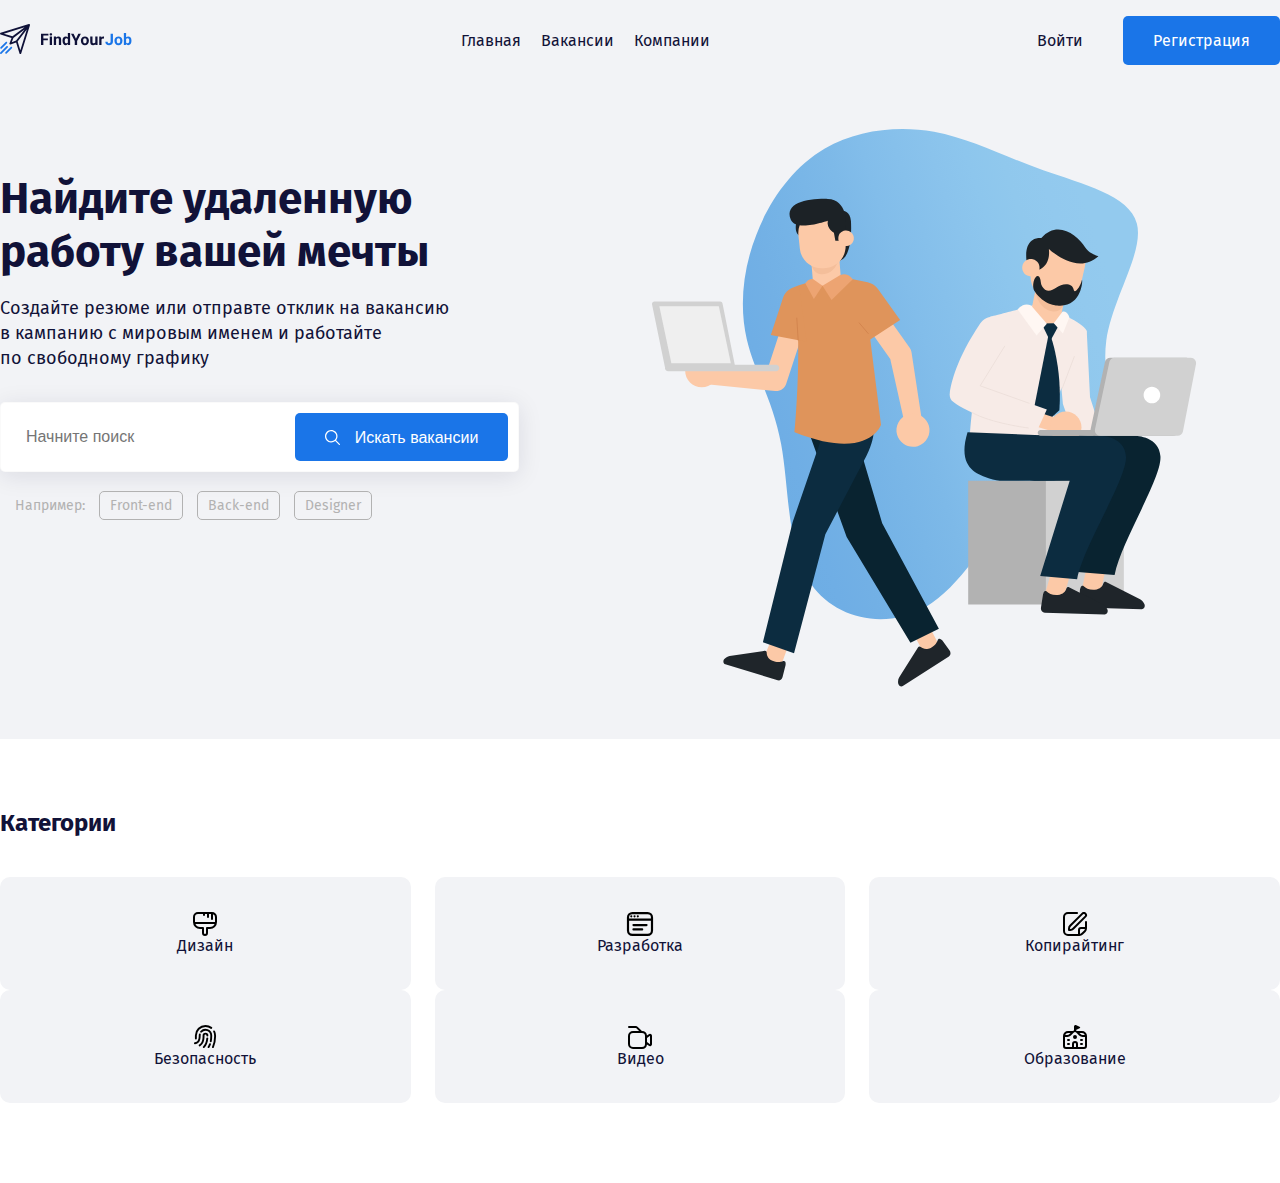
==== index.html @ b2c8d5c1 "Add files via upload" ====
<!DOCTYPE html>
<html lang="en">
<head>
    <meta charset="UTF-8">
    <meta http-equiv="X-UA-Compatible" content="IE=edge">
    <meta name="viewport" content="width=device-width, initial-scale=1.0">
    <title>FingYourJob - сайт про удаленную работу</title>
    <link rel="stylesheet" href="css/bootstrap-grid.min.css">
    <link rel="stylesheet" href="css/main.css">
    <link rel="preconnect" href="https://fonts.gstatic.com">
    <link href="https://fonts.googleapis.com/css2?family=Fira+Sans:wght@400;700;900&display=swap" rel="stylesheet">
</head>
<body>
    <header class="header pb-5">
        <div class="conteiner">
            <div class="row align-items-center py-3">
                <div class="col-md-2">
                    <a href="/" class="logo-link">
                        <img src="img/logo.svg" alt="logo">
                    </a>
                </div>
                <!-- /.col -->
                <div class="col d-flex justify-content-center">
                    <nav class="nav">
                        <ul class="menu d-flex">
                            <li class="menu-item"><a href="#" class="memu-link">Главная</a></li>
                            <li class="menu-item"><a href="#" class="memu-link">Вакансии</a></li>
                            <li class="menu-item"><a href="#" class="memu-link">Компании</a></li>
                        </ul>
                    </nav>
                </div>
                <!-- /.col -->
                <div class="col-3 d-flex align-items-center justify-content-end">
                    <a href="#" class="button button-link">Войти</a>
                    <a href="#" class="button button-primary">Регистрация</a>
                </div>
                <!-- /.col -->
            </div>
            <!-- ./row -->
            <div class="row pt-5">
                <div class="col-5">
                    <h1 class="hero-title">Найдите удаленную работу вашей мечты</h1>
                    <p class="hero-text">Создайте резюме или отправте отклик на вакансию в&nbsp;кампанию с мировым именем и работайте<br/> по свободному графику</p>
                    <div class="input-group d-flex">
                        <input type="text" class="input" placeholder = "Начните поиск">
                        <button class="button button-primary">
                            <img class="button-icon" src="img/search-icon.svg" alt="icon: search">
                            <span class="button-text">Искать вакансии</span>
                        </button>
                    </div>
                    <!-- /.input-group -->
                    <div class="tags-group">
                        <span class="lags-label">Например:</span>
                        <a href="#" class="tag">Front-end</a>
                        <a href="#" class="tag">Back-end</a>
                        <a href="#" class="tag">Designer</a>
                    </div>
                </div>
                <!-- /.col-5 -->
                <div class="col-6 offset-1">
                    <img src="img/hero-image.svg" alt="image: peaple" class="hero-image">
                </div>
                <!-- /.col-6 offset-1 -->
            </div>
            <!-- /.row -->
        </div>
        <!-- .conteiner -->
    </header>
    <section class="section">
        <div class="conteiner">
            <h2 class="section-title">Категории</h2>
            <div class="row">
                <div class="col">
                    <a href="#" class="card d-flex flex-column align-items-center">
                        <svg height="24" class="card-icon">
                            <use  xlink:href="img/icons.svg#brush"></use>
                        </svg>
                        <span class="card-text">Дизайн</span>
                        <!-- /.card-text --></a>
                    <!-- /.card --></div>
                <!-- /.col -->
                <div class="col">
                    <a href="#" class="card d-flex flex-column align-items-center">
                        <svg height="24" class="card-icon">
                            <use  xlink:href="img/icons.svg#browser"></use>
                        </svg>
                        <span class="card-text">Разработка</span>
                        <!-- /.card-text --></a>
                    <!-- /.card --></div>
                <!-- /.col -->
                <div class="col">
                    <a href="#" class="card d-flex flex-column align-items-center">
                        <svg height="24" class="card-icon">
                            <use  xlink:href="img/icons.svg#edit"></use>
                        </svg>
                        <span class="card-text">Копирайтинг</span>
                        <!-- /.card-text --></a>
                    <!-- /.card --></div>
                <!-- /.col -->
                <div class="col">
                    <a href="#" class="card d-flex flex-column align-items-center">
                        <svg height="24" class="card-icon">
                            <use  xlink:href="img/icons.svg#fingerprint"></use>
                        </svg>
                        <span class="card-text">Безопасность</span>
                        <!-- /.card-text --></a>
                    <!-- /.card --></div>
                <!-- /.col -->
                <div class="col">
                    <a href="#" class="card d-flex flex-column align-items-center">
                        <svg height="24" class="card-icon">
                            <use  xlink:href="img/icons.svg#camera"></use>
                        </svg>
                        <span class="card-text">Видео</span>
                        <!-- /.card-text --></a>
                    <!-- /.card --></div>
                <!-- /.col -->
                <div class="col">
                    <a href="#" class="card d-flex flex-column align-items-center">
                        <svg height="24" class="card-icon">
                            <use  xlink:href="img/icons.svg#school"></use>
                        </svg>
                        <span class="card-text">Образование</span>
                        <!-- /.card-text --></a>
                    <!-- /.card --></div>
                <!-- /.col -->
            </div>
            <!-- /.row -->
        </div>
    </section>
</body>
</html>
---- css/main.css ----
*,
*::before
*::after{
    box-sizing: border-box;
}
body{
    margin: 0;
    font-family: 'Fira Sans', sans-serif;
    font-size: 16px;
    color: #111238;
}
.header{
    background: #f2f3f6;
}
.menu{
    list-style: none;
    padding: 0;
    margin: 0;
}
.menu-item:not(:last-child) {
    margin-right: 20px;
}
.memu-link{
    color: #111238;
    text-decoration: none;
}
.button{
    text-decoration: none;
    display: inline-block;
    border: none;
    font-size: 16px;
}
.button-link{
    color: #111238;
    padding: 10px;
    margin-right: 30px;
}
.button-primary{
    background: #1a75e8;
    border-radius: 5px;
    padding-top: 15px;
    padding-left: 30px;
    padding-bottom: 15px;
    padding-right: 30px;
    color: #fff;
}
.button-icon{
    vertical-align: middle;
    margin-right: 10px;
}
.button-text{
    vertical-align: middle;
}
.hero-title{
    font-size: 44px;
    line-height: 53px;
    margin-bottom: 15px;
    margin-top: 43px;
}
.hero-text{
    font-size: 18px;
    line-height: 140%;
    margin-bottom: 30px;
}
.input-group{
    background-color: #fff;
    border: 1px solid rgba(209,209,209,0.1);
    box-shadow: 0px 4px 25px rgba(15,17,56,0.1);
    border-radius: 5px;
    padding: 10px;
    margin-bottom: 25px;
}
.input{
    background-color: #fff;
    border: none;
    flex-grow: 1;
    font-size: 16px;
    line-height: 19px;
    padding-left: 15px;
}
.input:focus{
    outline: none;
}
.tags-group {
    padding-left: 15px;
    color: #b2b2b2;
    font-size: 14px;
    line-height: 17px;
}
.tag{
    color: #b2b2b2;
    text-decoration: none;
    padding: 5px 10px;
    margin-left: 10px;
    border: 1px solid #b2b2b2;
    border-radius: 5px;
}
.section{
    padding-top: 70px;
    padding-bottom: 80px;
}
.section-title {
    margin-top: 0;
    margin-bottom: 40px;
}
.card{
    text-decoration: none;
    color: #111238;
    background: #f2f3f6;
    border-radius: 10px;
    padding: 35px;
    transition: background 0.2s, color 0.2s;
}
.card:hover{
    background: #1a75e8;
    color: #fff;
}
.card:hover .card-icon {
    fill: #fff;
}
card-icon{
    fill: #111238;
    margin-bottom: 15px;
    transition: fill 0.2s;
}
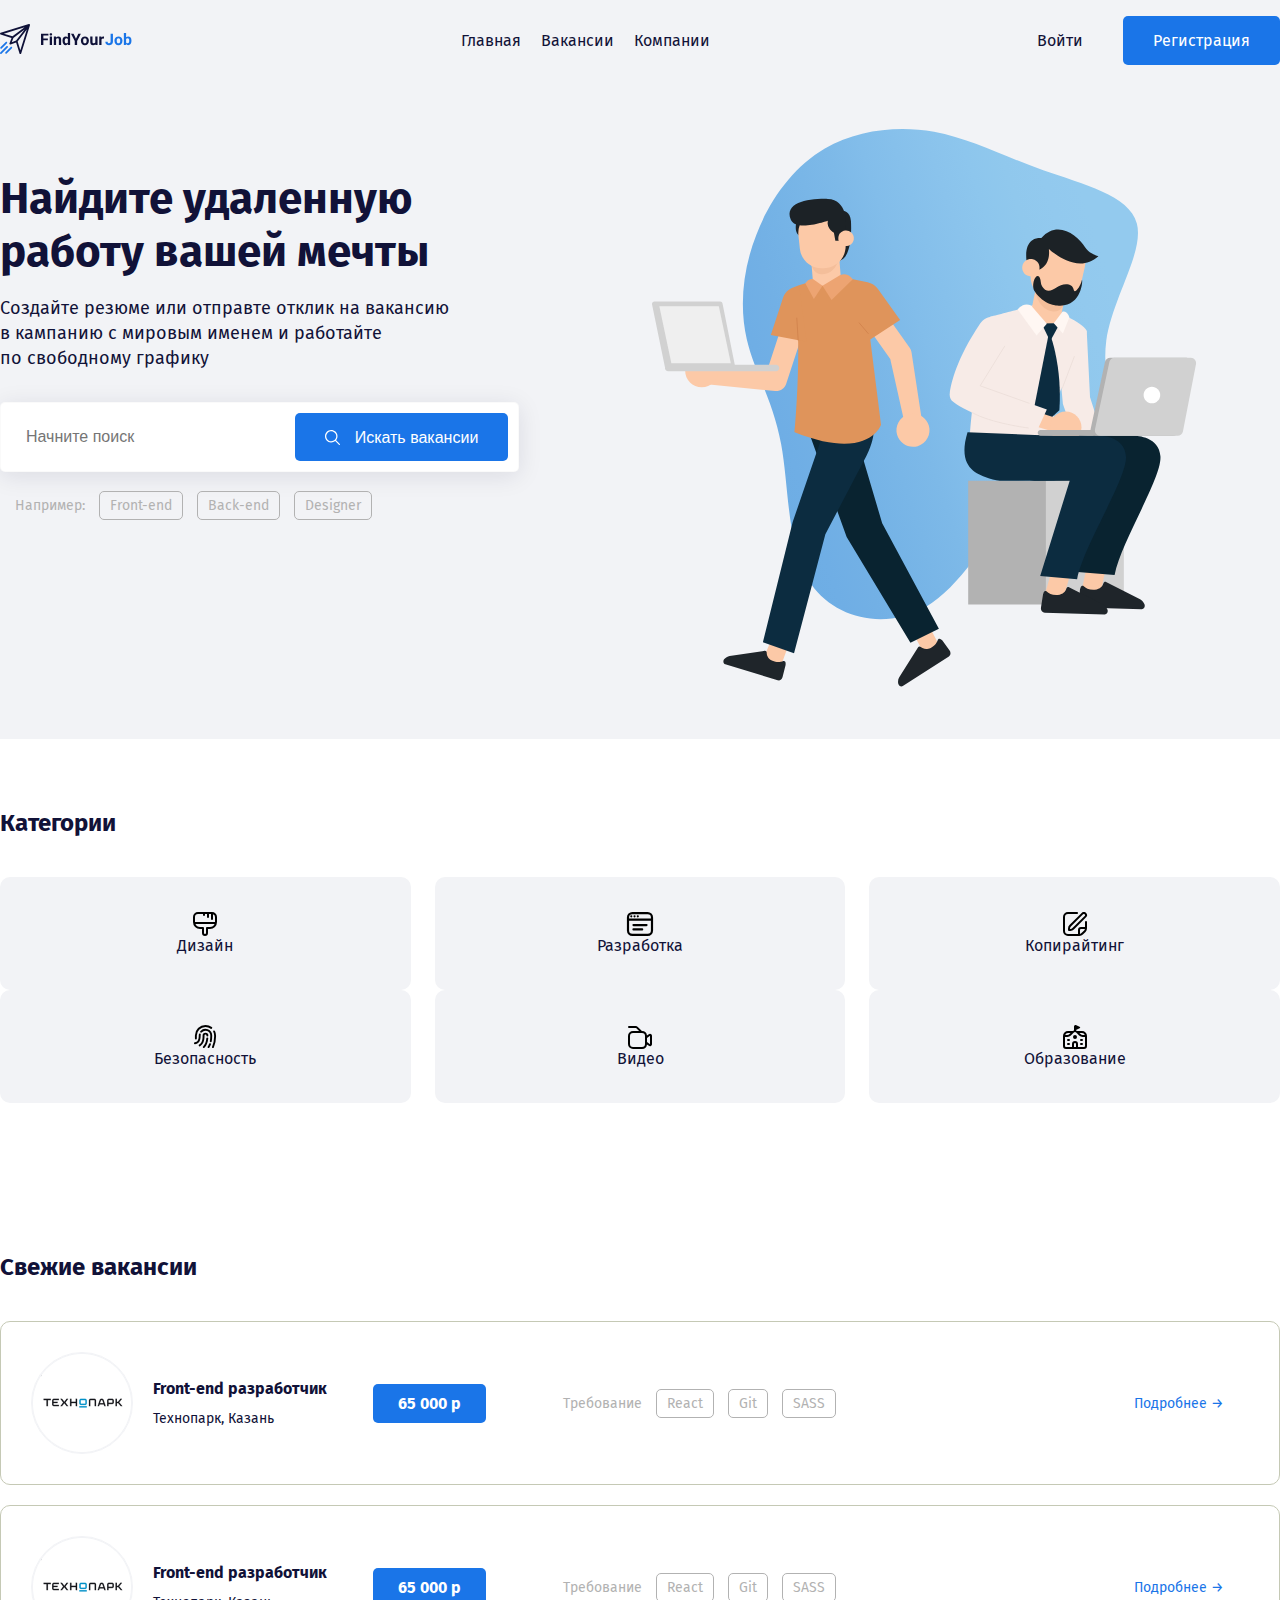
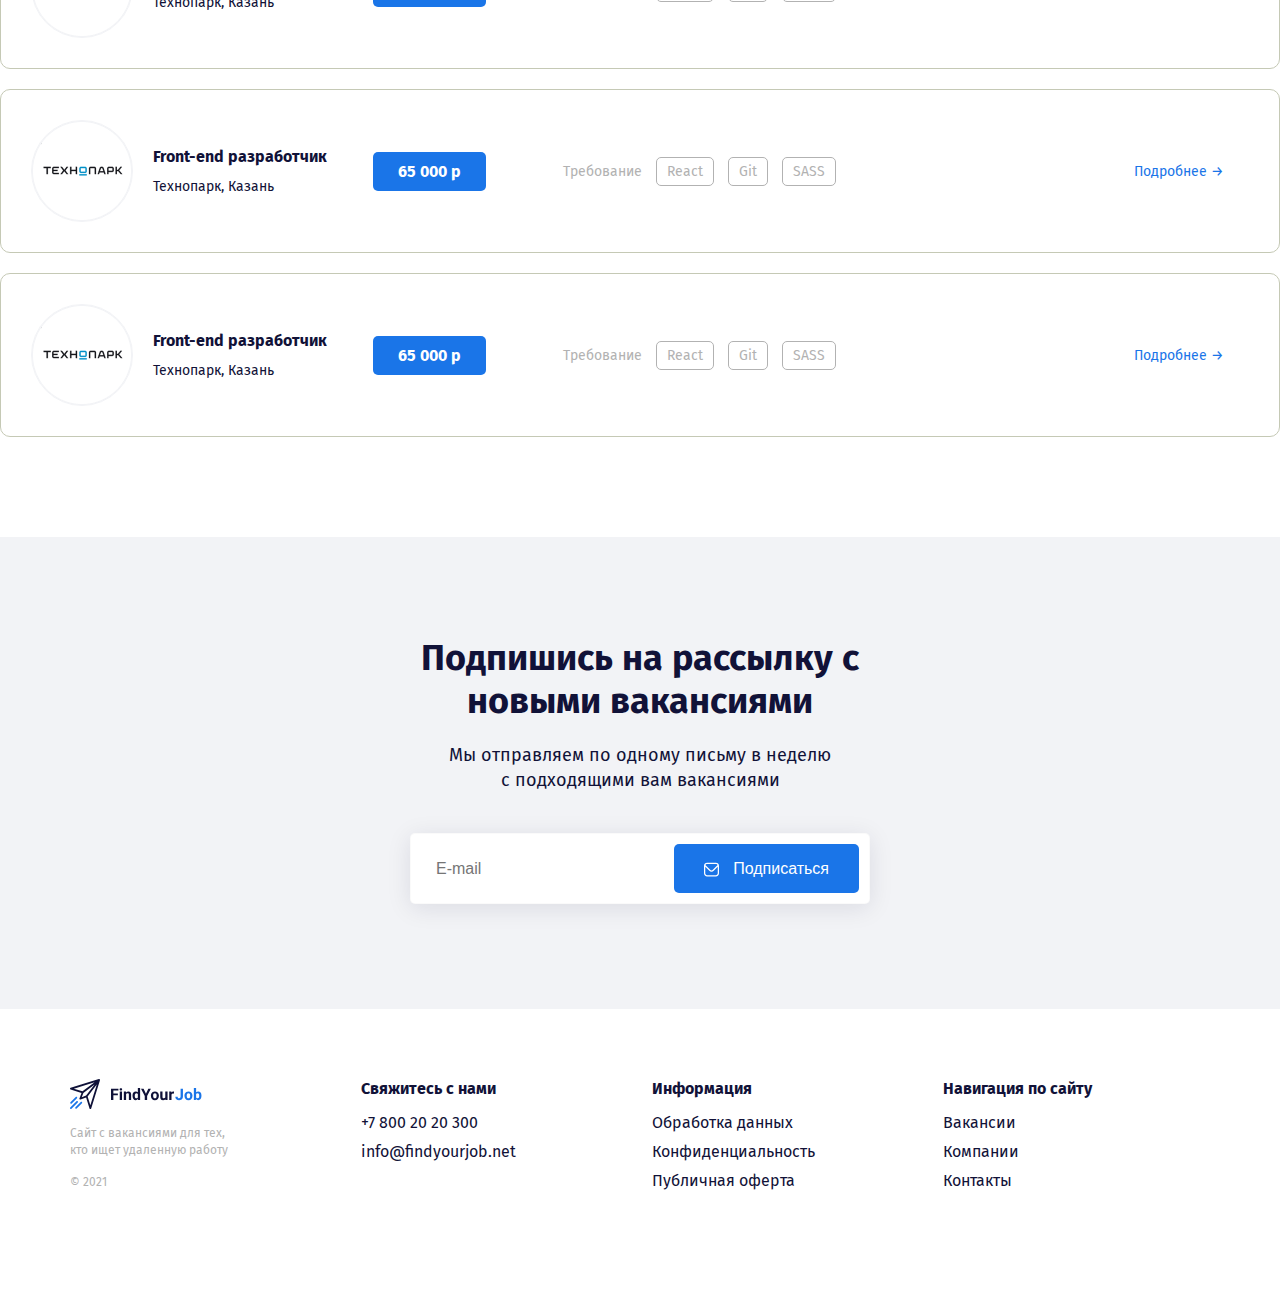
==== commit 56e4e91e: "Add files via upload" ====
--- a/index.html
+++ b/index.html
@@ -41,13 +41,15 @@
                 <div class="col-5">
                     <h1 class="hero-title">Найдите удаленную работу вашей мечты</h1>
                     <p class="hero-text">Создайте резюме или отправте отклик на вакансию в&nbsp;кампанию с мировым именем и работайте<br/> по свободному графику</p>
-                    <div class="input-group d-flex">
-                        <input type="text" class="input" placeholder = "Начните поиск">
-                        <button class="button button-primary">
-                            <img class="button-icon" src="img/search-icon.svg" alt="icon: search">
-                            <span class="button-text">Искать вакансии</span>
-                        </button>
-                    </div>
+                    <form action="#" class="hero-form">
+                        <div class="input-group d-flex">
+                            <input type="text" class="input" placeholder = "Начните поиск">
+                            <button class="button button-primary">
+                                <img class="button-icon" src="img/search-icon.svg" alt="icon: search">
+                                <span class="button-text">Искать вакансии</span>
+                            </button>
+                        </div>
+                    </form>
                     <!-- /.input-group -->
                     <div class="tags-group">
                         <span class="lags-label">Например:</span>
@@ -128,5 +130,156 @@
             <!-- /.row -->
         </div>
     </section>
+    <section class="section offers">
+        <div class="conteiner">
+            <h2 class="section-title">Свежие вакансии</h2>
+            <div class="offer d-flex align-items-center">
+                <div class="offer-image"></div>
+                <div class="offer-title">
+                    <h3 class="offer-heading">Front-end разработчик</h3>
+                    <span class="offer-place">Технопарк, Казань</span>
+                </div>
+                <!-- /.offer-title -->
+                <span class="offer-salary">65 000 p</span>
+                <div class="tags-group">
+                    <span class="tags-label">Требование</span>
+                    <a href="#" class="tag">React</a>
+                    <a href="#" class="tag">Git</a>
+                    <a href="#" class="tag">SASS</a>
+                </div>
+                <!-- /.tags-group -->
+                <a href="#" class="more">Подробнее →</a>
+            </div>
+            <!-- /.offers -->
+            <div class="offer d-flex align-items-center">
+                <div class="offer-image"></div>
+                <div class="offer-title">
+                    <h3 class="offer-heading">Front-end разработчик</h3>
+                    <span class="offer-place">Технопарк, Казань</span>
+                </div>
+                <!-- /.offer-title -->
+                <span class="offer-salary">65 000 p</span>
+                <div class="tags-group">
+                    <span class="tags-label">Требование</span>
+                    <a href="#" class="tag">React</a>
+                    <a href="#" class="tag">Git</a>
+                    <a href="#" class="tag">SASS</a>
+                </div>
+                <!-- /.tags-group -->
+                <a href="#" class="more">Подробнее →</a>
+            </div>
+            <!-- /.offers -->
+            <div class="offer d-flex align-items-center">
+                <div class="offer-image"></div>
+                <div class="offer-title">
+                    <h3 class="offer-heading">Front-end разработчик</h3>
+                    <span class="offer-place">Технопарк, Казань</span>
+                </div>
+                <!-- /.offer-title -->
+                <span class="offer-salary">65 000 p</span>
+                <div class="tags-group">
+                    <span class="tags-label">Требование</span>
+                    <a href="#" class="tag">React</a>
+                    <a href="#" class="tag">Git</a>
+                    <a href="#" class="tag">SASS</a>
+                </div>
+                <!-- /.tags-group -->
+                <a href="#" class="more">Подробнее →</a>
+            </div>
+            <!-- /.offers -->
+            <div class="offer d-flex align-items-center">
+                <div class="offer-image"></div>
+                <div class="offer-title">
+                    <h3 class="offer-heading">Front-end разработчик</h3>
+                    <span class="offer-place">Технопарк, Казань</span>
+                </div>
+                <!-- /.offer-title -->
+                <span class="offer-salary">65 000 p</span>
+                <div class="tags-group">
+                    <span class="tags-label">Требование</span>
+                    <a href="#" class="tag">React</a>
+                    <a href="#" class="tag">Git</a>
+                    <a href="#" class="tag">SASS</a>
+                </div>
+                <!-- /.tags-group -->
+                <a href="#" class="more">Подробнее →</a>
+            </div>
+            <!-- /.offers -->
+        </div>
+        <!-- /.conteiner -->
+    </section>
+    <section class="section subscribe">
+        <div class="conteiner">
+            <form class="subscribe-form">
+                <h2 class="subscribe-title">Подпишись на рассылку с новыми вакансиями</h2>
+                <p class="subscribe-subtitle">Мы отправляем по одному письму в&nbsp;неделю с&nbsp;подходящими вам вакансиями</p>
+                <div class="input-group d-flex">
+                    <input type="text" class="input" placeholder = "E-mail">
+                    <button class="button button-primary">
+                        <img class="button-icon" src="img/Vector.svg" alt="icon: vector">
+                        <span class="button-text">Подписаться</span>
+                    </button>
+                </div>
+            </form>
+            <!-- /.subscribe-form -->
+        </div>
+        <!-- ./conteiner -->
+    </section>
+    <footer class="footer">
+        <div class="container">
+            <div class="row">
+                <div class="col-3">
+                    <img src="img/logo.svg" alt="logo" class="footer-logo">
+                    <p class="footer-description">Сайт с вакансиями для тех,<br /> кто ищет удаленную работу</p>
+                    <span class="footer-copyright">© 2021</span>
+                </div>
+                <!-- /.col-3 -->
+                <div class="col-3">
+                    <h3 class="footer-title">Свяжитесь с нами </h3>
+                    <ul class="footer-list">
+                        <li class="footer-list-item">
+                            <a href="tel:+7 800 20 20 300" class="footer-list-link">+7 800 20 20 300</a>
+                        </li>
+                        <li class="footer-list-item">
+                            <a href="mailto:info@findyourjob.net" class="footer-list-link">info@findyourjob.net</a>
+                        </li>
+                    </ul>
+                </div>
+                <!-- /.col-3 -->
+                <div class="col-3">
+                    <h3 class="footer-title">Информация</h3>
+                    <ul class="footer-list">
+                        <li class="footer-list-item">
+                            <a href="#" class="footer-list-link">Обработка данных</a>
+                        </li>
+                        <li class="footer-list-item">
+                            <a href="#" class="footer-list-link">Конфиденциальность</a>
+                        </li>
+                        <li class="footer-list-item">
+                            <a href="#" class="footer-list-link">Публичная оферта</a>
+                        </li>
+                    </ul>
+                </div>
+                <!-- /.col-3 -->
+                <div class="col-3">
+                    <h3 class="footer-title">Навигация по сайту</h3>
+                    <ul class="footer-list">
+                        <li class="footer-list-item">
+                            <a href="#" class="footer-list-link">Вакансии</a>
+                        </li>
+                        <li class="footer-list-item">
+                            <a href="#" class="footer-list-link">Компании</a>
+                        </li>
+                        <li class="footer-list-item">
+                            <a href="#" class="footer-list-link">Контакты</a>
+                        </li>
+                    </ul>
+                </div>
+                <!-- /.col-3 -->
+            </div>
+            <!-- /.row -->
+        </div>
+        <!-- /.container -->
+    </footer>
 </body>
 </html>--- a/css/main.css
+++ b/css/main.css
@@ -123,3 +123,96 @@
     margin-bottom: 15px;
     transition: fill 0.2s;
 }
+.offer {
+    border: 1px solid #c5c9b5;
+    border-radius: 10px;
+    padding: 30px;
+    margin-bottom: 20px;
+}
+.offer-image {
+    width: 100px;
+    height: 100px;
+    border-radius: 50%;
+    border: 1px solid #f2f3f6;
+    background: #fff url(../img/logo-company.png) no-repeat center;
+}
+.offer-title{
+    margin-left: 20px;
+}
+.offer-heading {
+    font-size: 16px;
+    line-height: 19px;
+    margin-bottom: 10px;
+    margin-top: 0;
+}
+.offer-place {
+    font-size: 14px;
+    line-height: 17px;
+}
+.offer-salary {
+    margin-left: 46px;
+    margin-right: 62px;
+    font-weight: bold;
+    font-size: 16px;
+    line-height: 19px;
+    color: #fff;
+    background: #1a75e8;
+    border-radius: 5px;
+    padding: 10px 25px;
+}
+.more {
+    font-size: 14px;
+    line-height: 17px;
+    color: #1a75e8;
+    text-decoration: none;
+    margin-left: auto;
+    margin-right: 25px;
+}
+.subscribe {
+    background: #f2f3f6;
+}
+.subscribe-form {
+    max-width: 460px;
+    margin: auto;
+    text-align: center;
+}
+.subscribe-title {
+    font-size: 36px;
+    line-height: 43px;
+    margin-bottom: 20px;
+}
+.subscribe-subtitle {
+    font-size: 18px;
+    line-height: 140%;
+    margin-bottom: 40px;
+}
+.footer {
+    padding-top: 70px;
+    padding-bottom: 100px;
+}
+.footer-description,
+.footer-copyright {
+    font-size: 12px;
+    line-height: 140%;
+    color: #b2b2b2;
+}
+.footer-title {
+    margin-top: 0;
+    font-weight: bold;
+    font-size: 16px;
+    line-height: 19px;
+    margin-bottom: 15px;
+}
+.footer-list {
+    padding: 0;
+    margin: 0;
+    list-style: none;
+}
+.footer-list-link {
+    display: block;
+    margin-bottom: 10px;
+    font-size: 16px;
+    line-height: 19px;
+    text-decoration: none;
+    color: #111238;
+}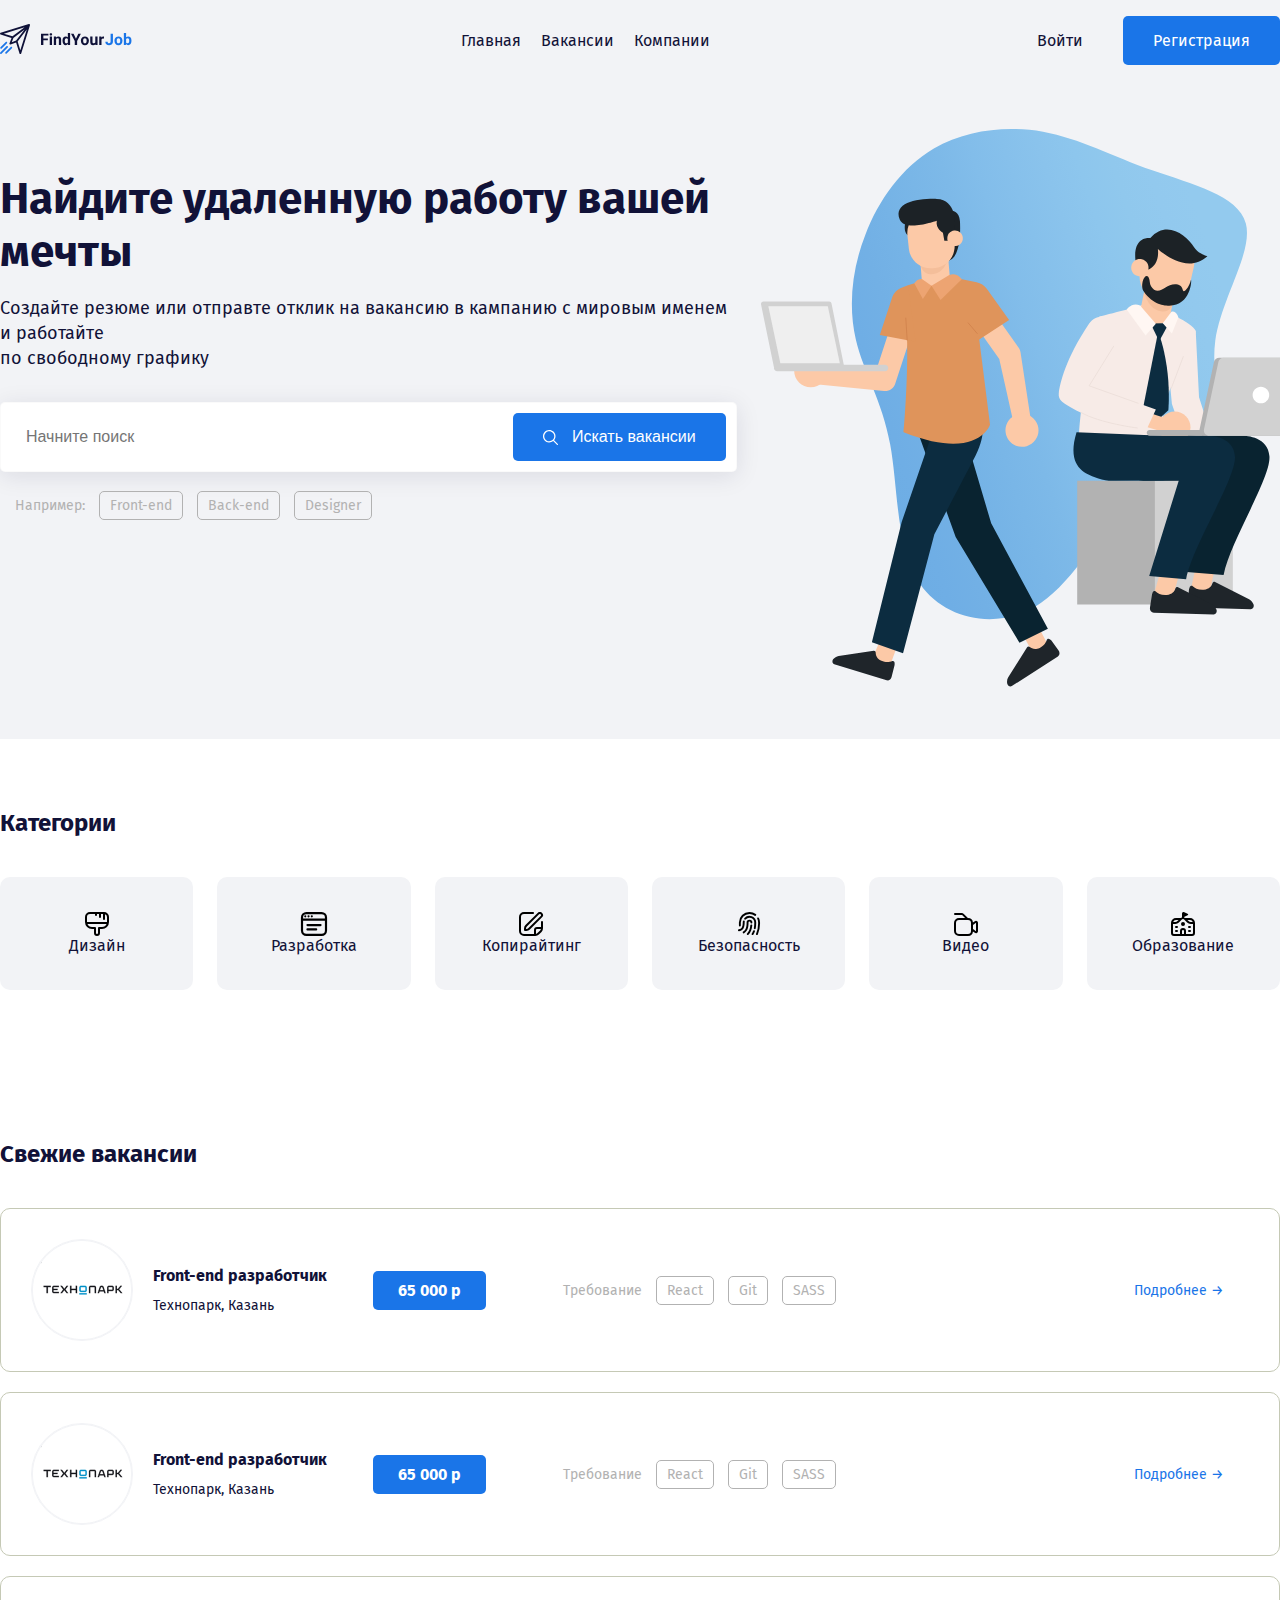
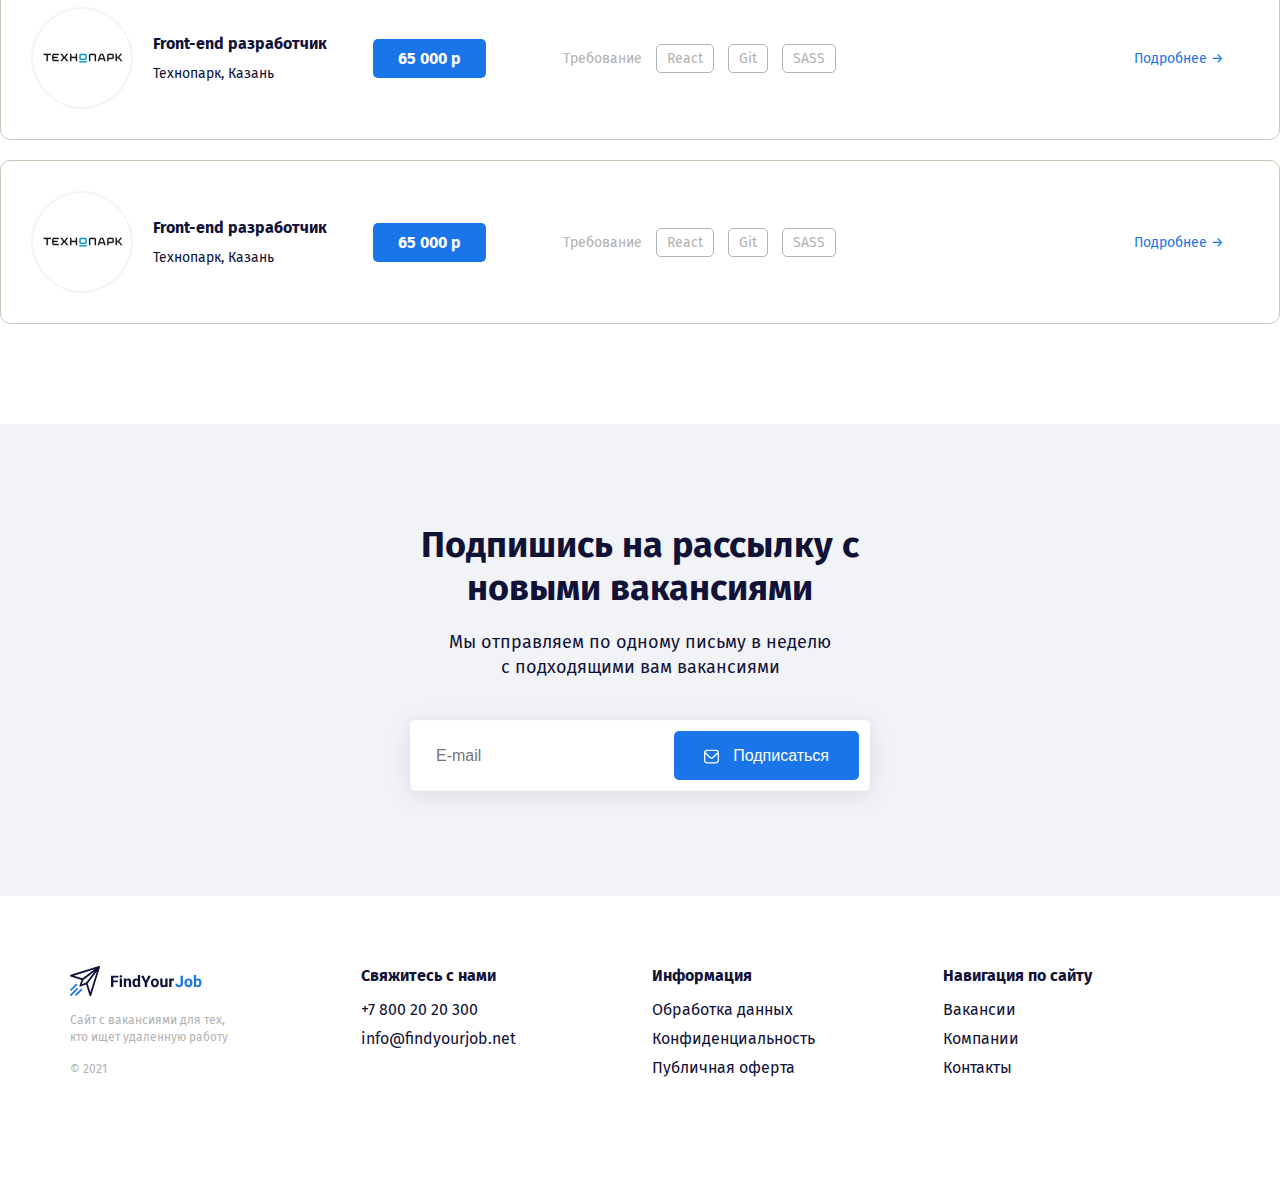
==== commit 3601339e: "Add files via upload" ====
--- a/index.html
+++ b/index.html
@@ -13,16 +13,25 @@
 <body>
     <header class="header pb-5">
         <div class="conteiner">
-            <div class="row align-items-center py-3">
-                <div class="col-md-2">
+            <div class="d-flex pt-4 d-lg-none align-items-center justify-content-between">
                     <a href="/" class="logo-link">
                         <img src="img/logo.svg" alt="logo">
                     </a>
-                </div>
-                <!-- /.col -->
-                <div class="col d-flex justify-content-center">
+                    <a href="#" class="menu-button">
+                        <img src="img/menu-burger.svg" alt="">
+                    </a>
+            </div>
+            <div class="row align-items-center py-3 navbar flex-colum flex-lg-row justify-content-center">
+                <a href="#" class="close-button d-lg-none">&times;</a>
+                <div class="col-2 mb-5 mb-lg-0">
+                    <a href="/" class="logo-link">
+                        <img src="img/logo.svg" alt="logo">
+                    </a>
+                </div>
+                <!-- /.col -->
+                <div class="col-lg d-flex justify-content-center mb-5 mb-lg-0">
                     <nav class="nav">
-                        <ul class="menu d-flex">
+                        <ul class="menu d-flex flex-colum flex-lg-row align-items-center">
                             <li class="menu-item"><a href="#" class="memu-link">Главная</a></li>
                             <li class="menu-item"><a href="#" class="memu-link">Вакансии</a></li>
                             <li class="menu-item"><a href="#" class="memu-link">Компании</a></li>
@@ -30,15 +39,15 @@
                     </nav>
                 </div>
                 <!-- /.col -->
-                <div class="col-3 d-flex align-items-center justify-content-end">
+                <div class="col-lg-3 d-flex align-items-center justify-content-center justify-content-lg-end flex-colum flex-lg-row">
                     <a href="#" class="button button-link">Войти</a>
                     <a href="#" class="button button-primary">Регистрация</a>
                 </div>
                 <!-- /.col -->
             </div>
             <!-- ./row -->
-            <div class="row pt-5">
-                <div class="col-5">
+            <div class="row pt-5 hero">
+                <div class="col-xxl-5 col-lg-7 col-md-9">
                     <h1 class="hero-title">Найдите удаленную работу вашей мечты</h1>
                     <p class="hero-text">Создайте резюме или отправте отклик на вакансию в&nbsp;кампанию с мировым именем и работайте<br/> по свободному графику</p>
                     <form action="#" class="hero-form">
@@ -46,7 +55,7 @@
                             <input type="text" class="input" placeholder = "Начните поиск">
                             <button class="button button-primary">
                                 <img class="button-icon" src="img/search-icon.svg" alt="icon: search">
-                                <span class="button-text">Искать вакансии</span>
+                                <span class="button-text d-none d-md-inline-block">Искать вакансии</span>
                             </button>
                         </div>
                     </form>
@@ -59,7 +68,7 @@
                     </div>
                 </div>
                 <!-- /.col-5 -->
-                <div class="col-6 offset-1">
+                <div class="col-xxl-6 offset-xxl-1 col-lg-5 mt-5 mt-lg-0">
                     <img src="img/hero-image.svg" alt="image: peaple" class="hero-image">
                 </div>
                 <!-- /.col-6 offset-1 -->
@@ -72,7 +81,7 @@
         <div class="conteiner">
             <h2 class="section-title">Категории</h2>
             <div class="row">
-                <div class="col">
+                <div class="col-lg-2 col-md-4 col-sm-6 mb-4 mb-lg-0">
                     <a href="#" class="card d-flex flex-column align-items-center">
                         <svg height="24" class="card-icon">
                             <use  xlink:href="img/icons.svg#brush"></use>
@@ -81,7 +90,7 @@
                         <!-- /.card-text --></a>
                     <!-- /.card --></div>
                 <!-- /.col -->
-                <div class="col">
+                <div class="col-lg-2 col-md-4 col-sm-6 mb-4 mb-lg-0">
                     <a href="#" class="card d-flex flex-column align-items-center">
                         <svg height="24" class="card-icon">
                             <use  xlink:href="img/icons.svg#browser"></use>
@@ -90,7 +99,7 @@
                         <!-- /.card-text --></a>
                     <!-- /.card --></div>
                 <!-- /.col -->
-                <div class="col">
+                <div class="col-lg-2 col-md-4 col-sm-6 mb-4 mb-lg-0">
                     <a href="#" class="card d-flex flex-column align-items-center">
                         <svg height="24" class="card-icon">
                             <use  xlink:href="img/icons.svg#edit"></use>
@@ -99,7 +108,7 @@
                         <!-- /.card-text --></a>
                     <!-- /.card --></div>
                 <!-- /.col -->
-                <div class="col">
+                <div class="col-lg-2 col-md-4 col-sm-6 mb-4 mb-lg-0">
                     <a href="#" class="card d-flex flex-column align-items-center">
                         <svg height="24" class="card-icon">
                             <use  xlink:href="img/icons.svg#fingerprint"></use>
@@ -108,7 +117,7 @@
                         <!-- /.card-text --></a>
                     <!-- /.card --></div>
                 <!-- /.col -->
-                <div class="col">
+                <div class="col-lg-2 col-md-4 col-sm-6 mb-4 mb-lg-0">
                     <a href="#" class="card d-flex flex-column align-items-center">
                         <svg height="24" class="card-icon">
                             <use  xlink:href="img/icons.svg#camera"></use>
@@ -117,7 +126,7 @@
                         <!-- /.card-text --></a>
                     <!-- /.card --></div>
                 <!-- /.col -->
-                <div class="col">
+                <div class="col-lg-2 col-md-4 col-sm-6 mb-4 mb-lg-0">
                     <a href="#" class="card d-flex flex-column align-items-center">
                         <svg height="24" class="card-icon">
                             <use  xlink:href="img/icons.svg#school"></use>
@@ -133,76 +142,76 @@
     <section class="section offers">
         <div class="conteiner">
             <h2 class="section-title">Свежие вакансии</h2>
-            <div class="offer d-flex align-items-center">
-                <div class="offer-image"></div>
-                <div class="offer-title">
-                    <h3 class="offer-heading">Front-end разработчик</h3>
-                    <span class="offer-place">Технопарк, Казань</span>
-                </div>
-                <!-- /.offer-title -->
-                <span class="offer-salary">65 000 p</span>
-                <div class="tags-group">
-                    <span class="tags-label">Требование</span>
-                    <a href="#" class="tag">React</a>
-                    <a href="#" class="tag">Git</a>
-                    <a href="#" class="tag">SASS</a>
-                </div>
-                <!-- /.tags-group -->
-                <a href="#" class="more">Подробнее →</a>
-            </div>
-            <!-- /.offers -->
-            <div class="offer d-flex align-items-center">
-                <div class="offer-image"></div>
-                <div class="offer-title">
-                    <h3 class="offer-heading">Front-end разработчик</h3>
-                    <span class="offer-place">Технопарк, Казань</span>
-                </div>
-                <!-- /.offer-title -->
-                <span class="offer-salary">65 000 p</span>
-                <div class="tags-group">
-                    <span class="tags-label">Требование</span>
-                    <a href="#" class="tag">React</a>
-                    <a href="#" class="tag">Git</a>
-                    <a href="#" class="tag">SASS</a>
-                </div>
-                <!-- /.tags-group -->
-                <a href="#" class="more">Подробнее →</a>
-            </div>
-            <!-- /.offers -->
-            <div class="offer d-flex align-items-center">
-                <div class="offer-image"></div>
-                <div class="offer-title">
-                    <h3 class="offer-heading">Front-end разработчик</h3>
-                    <span class="offer-place">Технопарк, Казань</span>
-                </div>
-                <!-- /.offer-title -->
-                <span class="offer-salary">65 000 p</span>
-                <div class="tags-group">
-                    <span class="tags-label">Требование</span>
-                    <a href="#" class="tag">React</a>
-                    <a href="#" class="tag">Git</a>
-                    <a href="#" class="tag">SASS</a>
-                </div>
-                <!-- /.tags-group -->
-                <a href="#" class="more">Подробнее →</a>
-            </div>
-            <!-- /.offers -->
-            <div class="offer d-flex align-items-center">
-                <div class="offer-image"></div>
-                <div class="offer-title">
-                    <h3 class="offer-heading">Front-end разработчик</h3>
-                    <span class="offer-place">Технопарк, Казань</span>
-                </div>
-                <!-- /.offer-title -->
-                <span class="offer-salary">65 000 p</span>
-                <div class="tags-group">
-                    <span class="tags-label">Требование</span>
-                    <a href="#" class="tag">React</a>
-                    <a href="#" class="tag">Git</a>
-                    <a href="#" class="tag">SASS</a>
-                </div>
-                <!-- /.tags-group -->
-                <a href="#" class="more">Подробнее →</a>
+            <div class="offer d-flex align-items-center flex-column flex-lg-row">
+                <div class="offer-image mb-4 mb-lg-0"></div>
+                <div class="offer-title mb-4 mb-lg-0">
+                    <h3 class="offer-heading">Front-end разработчик</h3>
+                    <span class="offer-place">Технопарк, Казань</span>
+                </div>
+                <!-- /.offer-title -->
+                <span class="offer-salary mb-4 mb-lg-0">65 000 p</span>
+                <div class="tags-group">
+                    <span class="tags-label">Требование</span>
+                    <a href="#" class="tag">React</a>
+                    <a href="#" class="tag">Git</a>
+                    <a href="#" class="tag">SASS</a>
+                </div>
+                <!-- /.tags-group -->
+                <a href="#" class="more mt-5 mt-lg-0">Подробнее →</a>
+            </div>
+            <!-- /.offers -->
+            <div class="offer d-flex align-items-center flex-column flex-lg-row">
+                <div class="offer-image mb-4 mb-lg-0"></div>
+                <div class="offer-title mb-4 mb-lg-0">
+                    <h3 class="offer-heading">Front-end разработчик</h3>
+                    <span class="offer-place">Технопарк, Казань</span>
+                </div>
+                <!-- /.offer-title -->
+                <span class="offer-salary mb-4 mb-lg-0">65 000 p</span>
+                <div class="tags-group">
+                    <span class="tags-label">Требование</span>
+                    <a href="#" class="tag">React</a>
+                    <a href="#" class="tag">Git</a>
+                    <a href="#" class="tag">SASS</a>
+                </div>
+                <!-- /.tags-group -->
+                <a href="#" class="more mt-5 mt-lg-0">Подробнее →</a>
+            </div>
+            <!-- /.offers -->
+            <div class="offer d-flex align-items-center flex-column flex-lg-row">
+                <div class="offer-image mb-4 mb-lg-0"></div>
+                <div class="offer-title mb-4 mb-lg-0">
+                    <h3 class="offer-heading">Front-end разработчик</h3>
+                    <span class="offer-place">Технопарк, Казань</span>
+                </div>
+                <!-- /.offer-title -->
+                <span class="offer-salary mb-4 mb-lg-0">65 000 p</span>
+                <div class="tags-group">
+                    <span class="tags-label">Требование</span>
+                    <a href="#" class="tag">React</a>
+                    <a href="#" class="tag">Git</a>
+                    <a href="#" class="tag">SASS</a>
+                </div>
+                <!-- /.tags-group -->
+                <a href="#" class="more mt-5 mt-lg-0">Подробнее →</a>
+            </div>
+            <!-- /.offers -->
+            <div class="offer d-flex align-items-center flex-column flex-lg-row">
+                <div class="offer-image mb-4 mb-lg-0"></div>
+                <div class="offer-title mb-4 mb-lg-0">
+                    <h3 class="offer-heading">Front-end разработчик</h3>
+                    <span class="offer-place">Технопарк, Казань</span>
+                </div>
+                <!-- /.offer-title -->
+                <span class="offer-salary mb-4 mb-lg-0">65 000 p</span>
+                <div class="tags-group">
+                    <span class="tags-label">Требование</span>
+                    <a href="#" class="tag">React</a>
+                    <a href="#" class="tag">Git</a>
+                    <a href="#" class="tag">SASS</a>
+                </div>
+                <!-- /.tags-group -->
+                <a href="#" class="more mt-5 mt-lg-0">Подробнее →</a>
             </div>
             <!-- /.offers -->
         </div>
@@ -217,7 +226,7 @@
                     <input type="text" class="input" placeholder = "E-mail">
                     <button class="button button-primary">
                         <img class="button-icon" src="img/Vector.svg" alt="icon: vector">
-                        <span class="button-text">Подписаться</span>
+                        <span class="button-text d-none d-md-inline-block">Подписаться</span>
                     </button>
                 </div>
             </form>
@@ -228,13 +237,13 @@
     <footer class="footer">
         <div class="container">
             <div class="row">
-                <div class="col-3">
+                <div class="col-lg-3 col-sm-6 mb-5 mb-lg-0 col-7 mx-auto">
                     <img src="img/logo.svg" alt="logo" class="footer-logo">
                     <p class="footer-description">Сайт с вакансиями для тех,<br /> кто ищет удаленную работу</p>
                     <span class="footer-copyright">© 2021</span>
                 </div>
                 <!-- /.col-3 -->
-                <div class="col-3">
+                <div class="col-lg-3 col-sm-6 mb-5 mb-lg-0 col-7 mx-auto">
                     <h3 class="footer-title">Свяжитесь с нами </h3>
                     <ul class="footer-list">
                         <li class="footer-list-item">
@@ -246,7 +255,7 @@
                     </ul>
                 </div>
                 <!-- /.col-3 -->
-                <div class="col-3">
+                <div class="col-lg-3 col-sm-6 mb-5 mb-lg-0 col-7 mx-auto">
                     <h3 class="footer-title">Информация</h3>
                     <ul class="footer-list">
                         <li class="footer-list-item">
@@ -261,7 +270,7 @@
                     </ul>
                 </div>
                 <!-- /.col-3 -->
-                <div class="col-3">
+                <div class="col-lg-3 col-sm-6 mb-5 mb-lg-0 col-7 mx-auto">
                     <h3 class="footer-title">Навигация по сайту</h3>
                     <ul class="footer-list">
                         <li class="footer-list-item">
@@ -281,5 +290,6 @@
         </div>
         <!-- /.container -->
     </footer>
+    <script src="js/main.js"></script>
 </body>
 </html>--- a/css/main.css
+++ b/css/main.css
@@ -46,10 +46,10 @@
 }
 .button-icon{
     vertical-align: middle;
-    margin-right: 10px;
 }
 .button-text{
     vertical-align: middle;
+    margin-left: 10px;
 }
 .hero-title{
     font-size: 44px;
@@ -215,4 +215,79 @@
     line-height: 19px;
     text-decoration: none;
     color: #111238;
+}
+@media (max-width: 1200px) {
+    .offer-salary {
+        margin-left: 30px;
+        margin-right: 30px;
+    }
+    .more {
+        margin-right: 0;
+    }
+}
+@media (max-width: 992px) {
+    .more {
+        margin-right: auto;
+        margin-left: auto;
+    }
+    .offer-title {
+        text-align: center;
+        margin-left: 0;
+    }
+    .tag {
+        margin-left: 5px;
+        margin-right: 5px;
+    }
+    .navbar {
+        position: fixed;
+        left: 0;
+        top: 0;
+        width: 100%;
+        height: 100%;
+        background-color: #fff;
+        transform: translateX(-100%);
+        transition: transform 0.3s;
+    }
+    .is-open {
+        transform: translateX(0);
+    }
+    .menu-item:not(:last-child) {
+        margin-right: 0;
+    }
+    .button-link {
+        margin-right: 0;
+    }
+    .close-button {
+        position: fixed;
+        top: 10px;
+        right: 10px;
+        text-decoration: none;
+        font-size: 24px;
+        text-align: right;
+        padding: 20px;
+    }
+}
+@media (max-width: 576px) {
+    .hero {
+        text-align: center;
+    }
+    .hero-title {
+        font-size: 24px;
+        line-height: 1.4;
+    }
+    .tags-label {
+        display: block;
+        margin-bottom: 20px;
+        text-align: center;
+    }
+    .footer {
+        text-align: center;
+    }
+    .card {
+        min-width: 250px;
+        margin: auto;
+    }
+    .section-title {
+        text-align: center;
+    }
 }